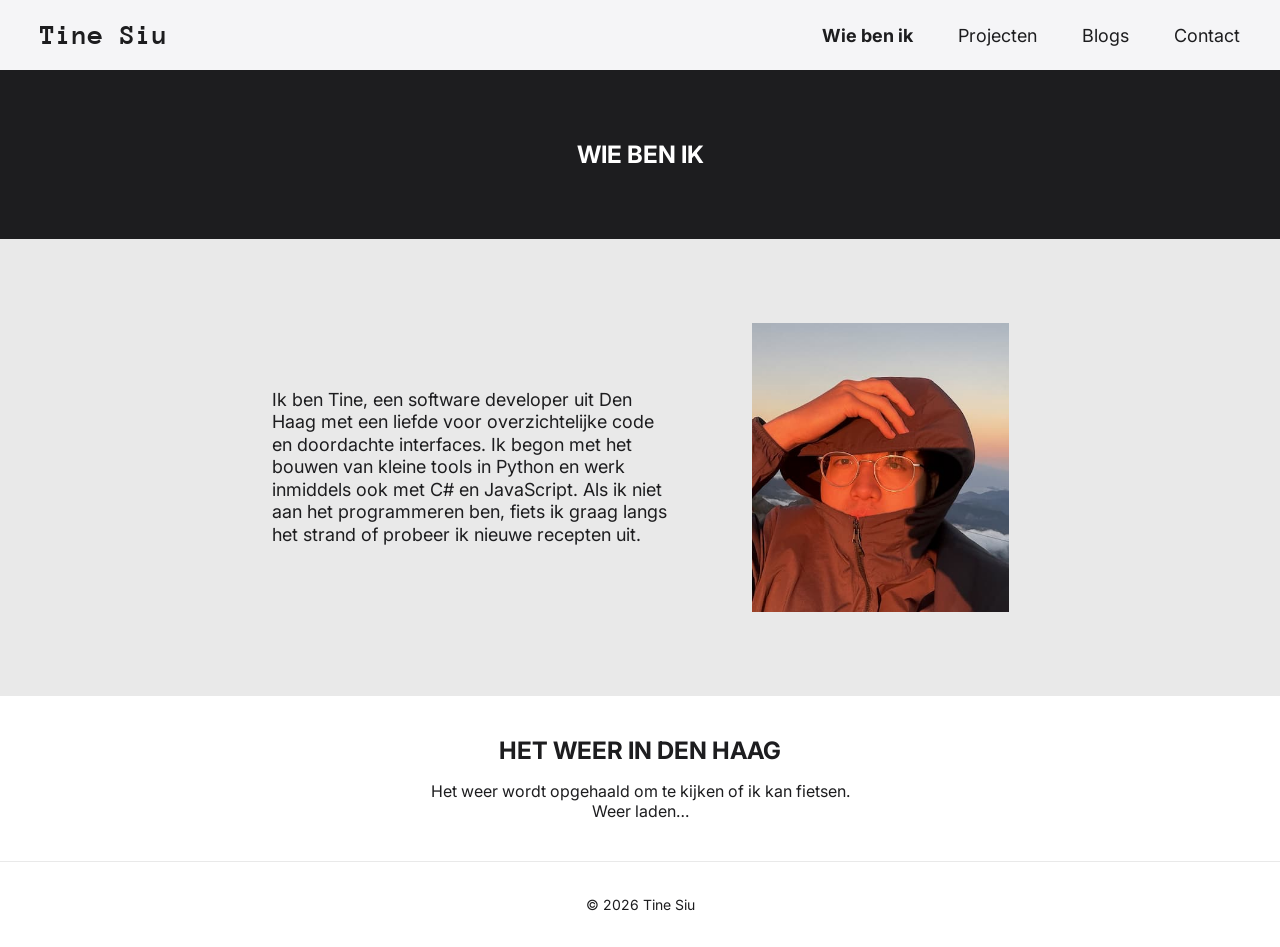
==== index.html @ c839adba "weather api" ====
<!doctype html>
<html lang="nl">
  <head>
    <meta charset="UTF-8" />
    <meta name="viewport" content="width=device-width, initial-scale=1" />
    <title>Tine Siu | Wie ben ik</title>

    <link rel="preconnect" href="https://fonts.googleapis.com" />
    <link
      href="https://fonts.googleapis.com/css2?family=Anonymous+Pro:wght@700&family=Inter:wght@400;700&display=swap"
      rel="stylesheet"
    />
    <link rel="stylesheet" href="css/style.css" />
    <link rel="stylesheet" href="css/weer.css" />
    <link
      rel="icon"
      href="data:image/svg+xml,<svg xmlns='http://www.w3.org/2000/svg' viewBox='0 0 100 100'><style>text{fill:black}@media (prefers-color-scheme:dark){text{fill:white}}</style><text x='50' y='50' font-size='70' font-family='monospace' font-weight='bold' text-anchor='middle' dominant-baseline='central'>:)</text></svg>"
    />
  </head>
  <body>
    <header>
      <a href="index.html" class="logo">Tine Siu</a>

      <nav class="nav-bar" aria-label="Hoofdmenu">
        <ul>
          <li><a href="index.html" aria-current="page">Wie ben ik</a></li>
          <li><a href="projecten.html">Projecten</a></li>
          <li><a href="blogs.html">Blogs</a></li>
          <li><a href="contact.html">Contact</a></li>
        </ul>
      </nav>
    </header>

    <main>
      <section class="hero">
        <h1>Wie ben ik</h1>
      </section>
      <section class="about" aria-label="Over mij">
        <div class="container about__inner">
          <p class="about__text">
            Ik ben Tine, een software developer uit Den Haag met een liefde voor
            overzichtelijke code en doordachte interfaces. Ik begon met het
            bouwen van kleine tools in Python en werk inmiddels ook met C# en
            JavaScript. Als ik niet aan het programmeren ben, fiets ik graag
            langs het strand of probeer ik nieuwe recepten uit.
          </p>

          <img
            class="about__photo"
            src="assets/profielfoto.jpg"
            alt="Foto van Tine Siu"
            width="257"
            height="289"
          />
        </div>
      </section>

      <section class="section weer" aria-labelledby="weer-titel">
        <div class="container">
          <h2 id="weer-titel">Het weer in Den Haag</h2>
          <p>Het weer wordt opgehaald om te kijken of ik kan fietsen.</p>
          <p id="weer-status" role="status">Weer laden…</p>
          <div class="weer__info" id="weer-info"></div>
        </div>
      </section>
    </main>

    <footer>
      <p>© 2026 Tine Siu</p>
    </footer>
  </body>
</html>
---- css/style.css ----
:root {
  --font-body: "Inter", -apple-system, "Segoe UI", Roboto, sans-serif;
  --color-white: #ffffff;
  --color-light-gray: #f5f5f7;
  --color-gray: #e9e9e9;
  --color-dark: #1d1d1f;
}

/*  basis */

* {
  box-sizing: border-box;
}

body {
  margin: 0;
  font-family: var(--font-body);
  color: var(--color-dark);
}

a {
  color: inherit;
  text-decoration: none;
}

a:hover,
a:focus-visible {
  text-decoration: underline;
}

/* Header en navigatie */
header {
  display: flex;
  justify-content: space-between;
  align-items: center;
  padding: 20px 40px;
  background-color: var(--color-light-gray);
}

.logo {
  font-family: "Anonymous Pro", ui-monospace, Menlo, monospace;
  font-weight: 700;
  font-size: 1.8rem;
}

.nav-bar {
  font-size: 1.125rem;
}

.nav-bar ul {
  display: flex;
  gap: 45px;
  margin: 0;
  padding: 0;
  list-style: none;
}

.nav-bar a[aria-current="page"] {
  font-weight: 700;
}

/* Layout */

.container {
  max-width: 1400px;
  margin-inline: auto;
  padding-inline: 20px;
}

.section {
  padding-block: 40px;
}

.section--gray {
  background-color: var(--color-gray);
}

/* Hero */

.hero {
  padding-block: 70px;
  text-align: center;
  background-color: var(--color-dark);
  color: var(--color-white);
}

.hero h1 {
  margin: 0;
  font-size: 1.5rem;
  text-transform: uppercase;
}

/* Over mij */

.about {
  background-color: var(--color-gray);
  padding-block: 84px;
}

.about__inner {
  display: flex;
  align-items: center;
  justify-content: center;
  gap: 80px;
}

.about__text {
  flex: 0 1 400px;
  margin: 0;
  font-size: 1.125rem;
  line-height: 1.25;
}

.about__photo {
  flex: 0 0 257px;
  height: auto;
  aspect-ratio: 8 / 9;
  object-fit: cover;
}

/* Footer */

body > footer {
  padding: 20px;
  border-top: 1px solid var(--color-gray);
  text-align: center;
  font-size: 0.875rem;
}

/* Mobiel */

@media (max-width: 768px) {
  /* Header en navigatie */
  header {
    flex-direction: column;
    gap: 12px;
    padding: 16px 20px;
  }

  .logo {
    font-size: 1.4rem;
  }

  .nav-bar {
    font-size: 1rem;
  }

  .nav-bar ul {
    flex-wrap: wrap;
    justify-content: center;
    gap: 12px 24px;
  }

  /* Layout */
  .section {
    padding-block: 24px;
  }

  /* Hero */
  .hero {
    padding-block: 56px;
  }

  /* Over mij */
  .about {
    padding-block: 40px;
  }

  .about__inner {
    flex-direction: column-reverse;
    gap: 32px;
  }

  .about__text,
  .about__photo {
    flex: none;
    width: 100%;
  }

  .about__photo {
    max-width: 257px;
    margin-inline: auto;
  }
}
---- css/weer.css ----
.weer {
  text-align: center;
}

.weer h2 {
  margin: 0 0 16px;
  font-size: 1.5rem;
  text-transform: uppercase;
}

.weer p {
  margin: 0;
}

.weer__info {
  display: flex;
  flex-direction: column;
  align-items: center;
  gap: 4px;
}

.weer__temperatuur {
  font-size: 2.5rem;
  font-weight: 700;
}

.weer__tijd {
  font-size: 0.875rem;
  color: #555555;
}
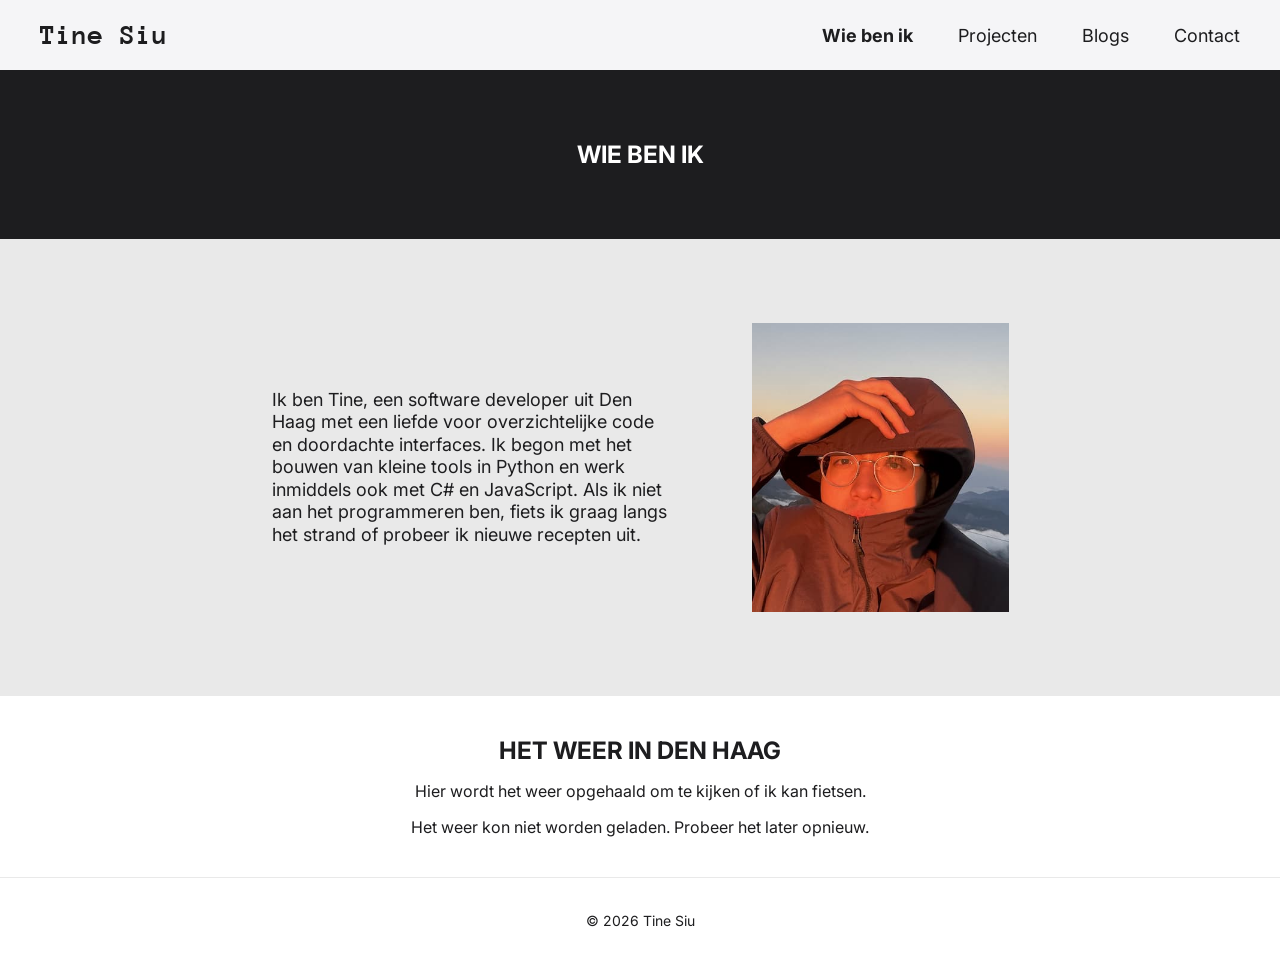
==== commit ffc30cd3: "weather api fixed" ====
--- a/index.html
+++ b/index.html
@@ -12,6 +12,7 @@
     />
     <link rel="stylesheet" href="css/style.css" />
     <link rel="stylesheet" href="css/weer.css" />
+    <script src="js/weer.js" defer></script>
     <link
       rel="icon"
       href="data:image/svg+xml,<svg xmlns='http://www.w3.org/2000/svg' viewBox='0 0 100 100'><style>text{fill:black}@media (prefers-color-scheme:dark){text{fill:white}}</style><text x='50' y='50' font-size='70' font-family='monospace' font-weight='bold' text-anchor='middle' dominant-baseline='central'>:)</text></svg>"
@@ -58,7 +59,9 @@
       <section class="section weer" aria-labelledby="weer-titel">
         <div class="container">
           <h2 id="weer-titel">Het weer in Den Haag</h2>
-          <p>Het weer wordt opgehaald om te kijken of ik kan fietsen.</p>
+          <p class="weer__text">
+            Hier wordt het weer opgehaald om te kijken of ik kan fietsen.
+          </p>
           <p id="weer-status" role="status">Weer laden…</p>
           <div class="weer__info" id="weer-info"></div>
         </div>
--- a/css/weer.css
+++ b/css/weer.css
@@ -10,6 +10,10 @@
 
 .weer p {
   margin: 0;
+}
+
+.weer .weer__text {
+  margin-bottom: 16px;
 }
 
 .weer__info {
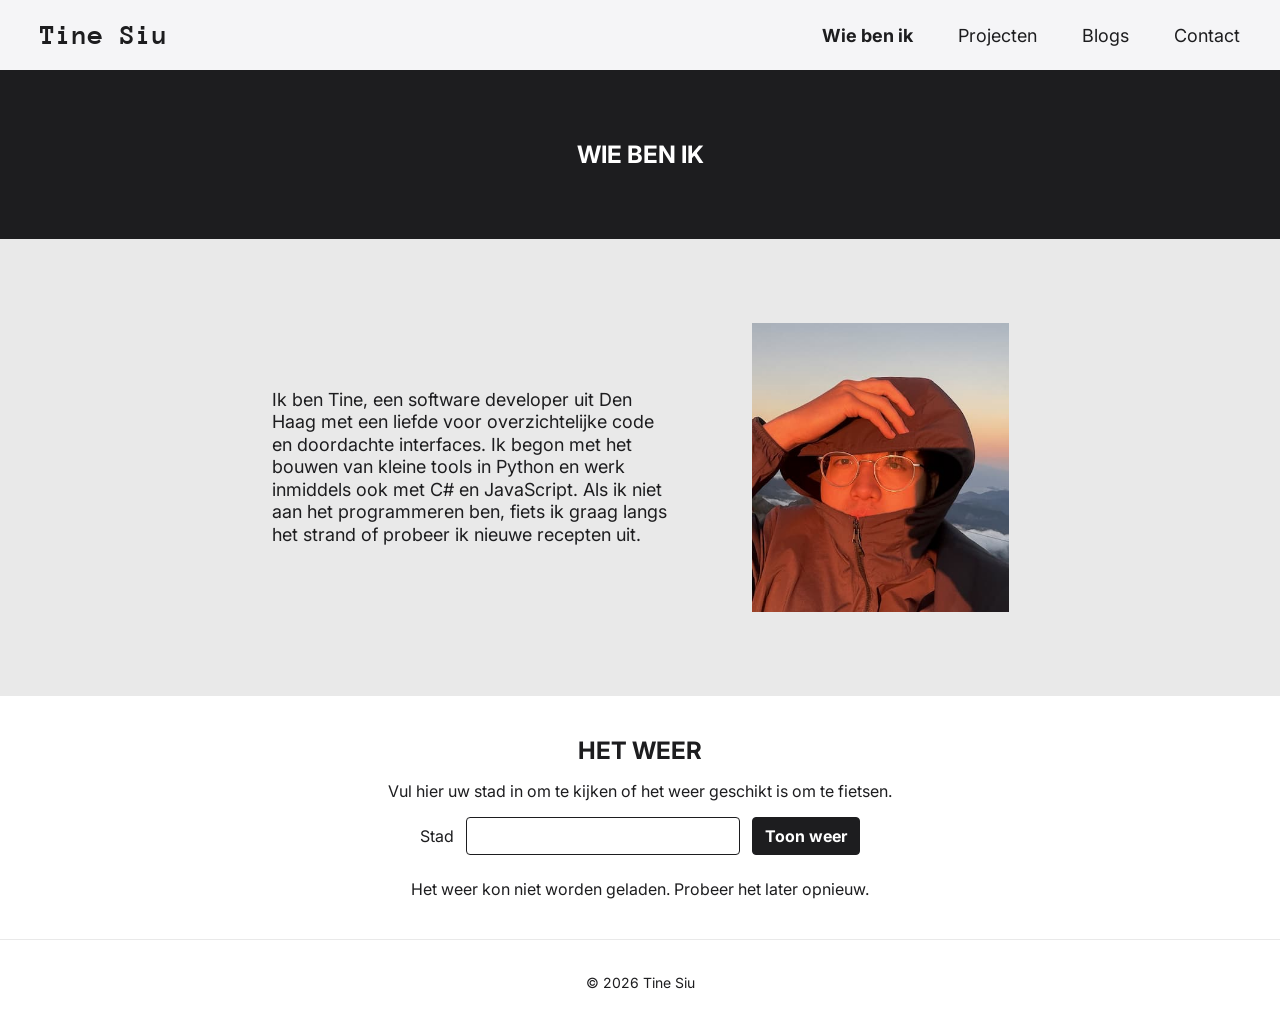
==== commit 2b0b3062: "stad opzoeken met weer" ====
--- a/index.html
+++ b/index.html
@@ -13,11 +13,9 @@
     <link rel="stylesheet" href="css/style.css" />
     <link rel="stylesheet" href="css/weer.css" />
     <script src="js/weer.js" defer></script>
-    <link
-      rel="icon"
-      href="data:image/svg+xml,<svg xmlns='http://www.w3.org/2000/svg' viewBox='0 0 100 100'><style>text{fill:black}@media (prefers-color-scheme:dark){text{fill:white}}</style><text x='50' y='50' font-size='70' font-family='monospace' font-weight='bold' text-anchor='middle' dominant-baseline='central'>:)</text></svg>"
-    />
+    <link rel="icon" href="assets/favicon.svg" type="image/svg+xml" />
   </head>
+
   <body>
     <header>
       <a href="index.html" class="logo">Tine Siu</a>
@@ -58,10 +56,21 @@
 
       <section class="section weer" aria-labelledby="weer-titel">
         <div class="container">
-          <h2 id="weer-titel">Het weer in Den Haag</h2>
+          <h2 id="weer-titel">Het weer</h2>
           <p class="weer__text">
-            Hier wordt het weer opgehaald om te kijken of ik kan fietsen.
+            Vul hier uw stad in om te kijken of het weer geschikt is om te fietsen.
           </p>
+          <form class="weer__zoek" id="weer-formulier">
+            <label for="stad">Stad</label>
+            <input
+              type="text"
+              id="stad"
+              name="stad"
+              value=""
+              autocomplete="address-level2"
+            />
+            <button type="submit">Toon weer</button>
+          </form>
           <p id="weer-status" role="status">Weer laden…</p>
           <div class="weer__info" id="weer-info"></div>
         </div>
@@ -72,4 +81,4 @@
       <p>© 2026 Tine Siu</p>
     </footer>
   </body>
-</html>
+</html>
--- a/css/weer.css
+++ b/css/weer.css
@@ -32,3 +32,37 @@
   font-size: 0.875rem;
   color: #555555;
 }
+
+.weer__zoek {
+  display: flex;
+  flex-wrap: wrap;
+  justify-content: center;
+  align-items: center;
+  gap: 12px;
+  margin-bottom: 24px;
+}
+
+.weer__zoek input,
+.weer__zoek button {
+  padding: 8px 12px;
+  border: 1px solid var(--color-dark);
+  border-radius: 4px;
+  font: inherit;
+}
+
+.weer__zoek button {
+  font-weight: 700;
+  background-color: var(--color-dark);
+  color: var(--color-white);
+  cursor: pointer;
+}
+
+.weer__zoek input:focus-visible,
+.weer__zoek button:focus-visible {
+  outline: 2px solid var(--color-dark);
+  outline-offset: 2px;
+}
+
+.weer__stad {
+  font-weight: 700;
+}
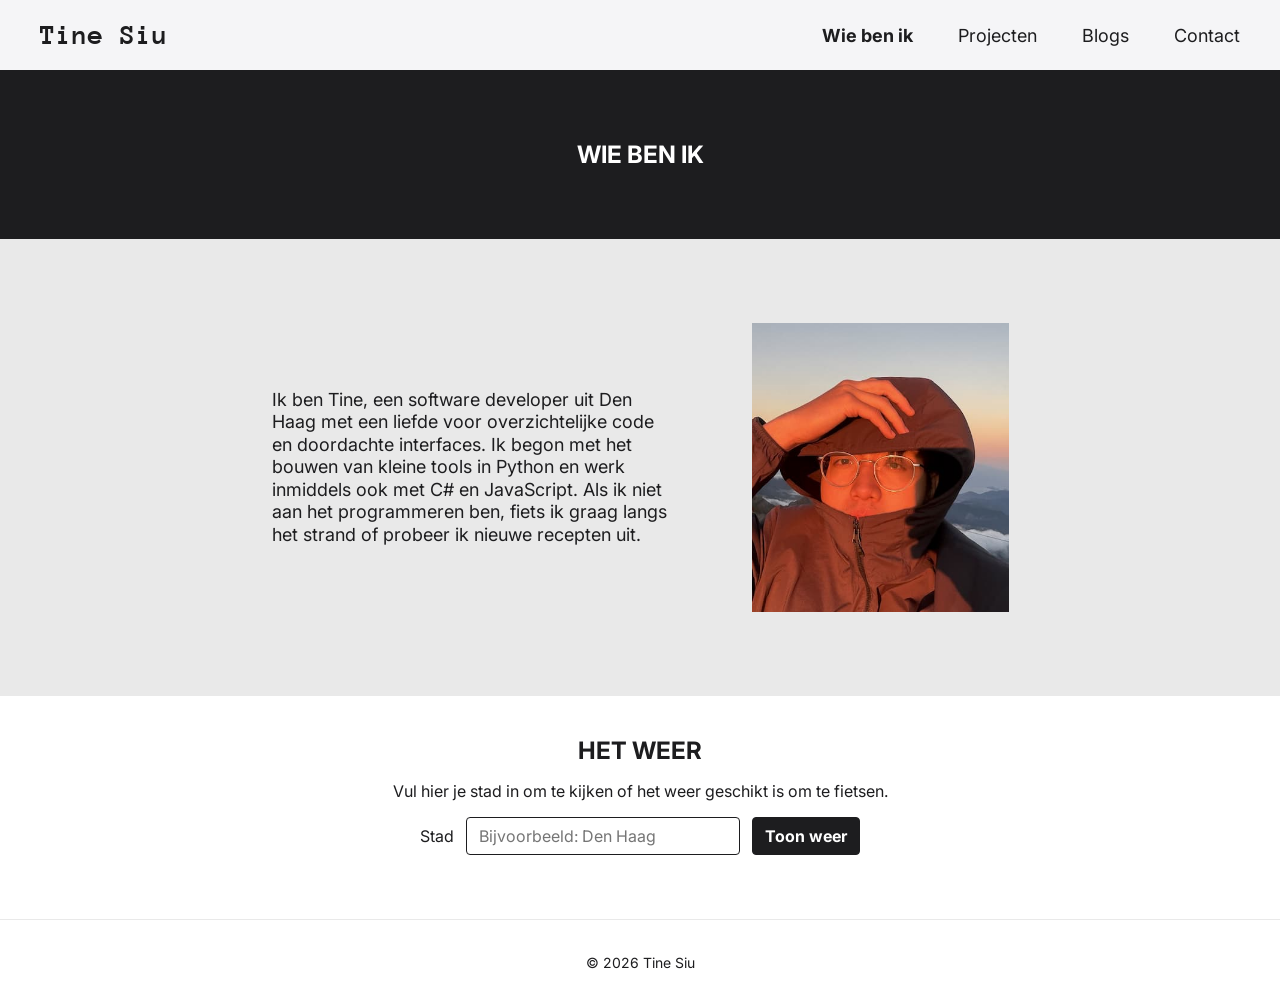
==== commit 8d8e0569: "error handling" ====
--- a/index.html
+++ b/index.html
@@ -58,7 +58,8 @@
         <div class="container">
           <h2 id="weer-titel">Het weer</h2>
           <p class="weer__text">
-            Vul hier uw stad in om te kijken of het weer geschikt is om te fietsen.
+            Vul hier je stad in om te kijken of het weer geschikt is om te
+            fietsen.
           </p>
           <form class="weer__zoek" id="weer-formulier">
             <label for="stad">Stad</label>
@@ -66,12 +67,12 @@
               type="text"
               id="stad"
               name="stad"
-              value=""
+              placeholder="Bijvoorbeeld: Den Haag"
               autocomplete="address-level2"
             />
             <button type="submit">Toon weer</button>
           </form>
-          <p id="weer-status" role="status">Weer laden…</p>
+          <p id="weer-status" role="status"></p>
           <div class="weer__info" id="weer-info"></div>
         </div>
       </section>
@@ -81,4 +82,4 @@
       <p>© 2026 Tine Siu</p>
     </footer>
   </body>
-</html>+</html>
--- a/css/style.css
+++ b/css/style.css
@@ -6,7 +6,6 @@
   --color-dark: #1d1d1f;
 }
 
-/*  basis */
 
 * {
   box-sizing: border-box;
@@ -28,7 +27,6 @@
   text-decoration: underline;
 }
 
-/* Header en navigatie */
 header {
   display: flex;
   justify-content: space-between;
@@ -59,7 +57,6 @@
   font-weight: 700;
 }
 
-/* Layout */
 
 .container {
   max-width: 1400px;
@@ -75,7 +72,6 @@
   background-color: var(--color-gray);
 }
 
-/* Hero */
 
 .hero {
   padding-block: 70px;
@@ -118,7 +114,6 @@
   object-fit: cover;
 }
 
-/* Footer */
 
 body > footer {
   padding: 20px;
@@ -127,10 +122,8 @@
   font-size: 0.875rem;
 }
 
-/* Mobiel */
 
 @media (max-width: 768px) {
-  /* Header en navigatie */
   header {
     flex-direction: column;
     gap: 12px;
@@ -151,17 +144,14 @@
     gap: 12px 24px;
   }
 
-  /* Layout */
   .section {
     padding-block: 24px;
   }
 
-  /* Hero */
   .hero {
     padding-block: 56px;
   }
 
-  /* Over mij */
   .about {
     padding-block: 40px;
   }
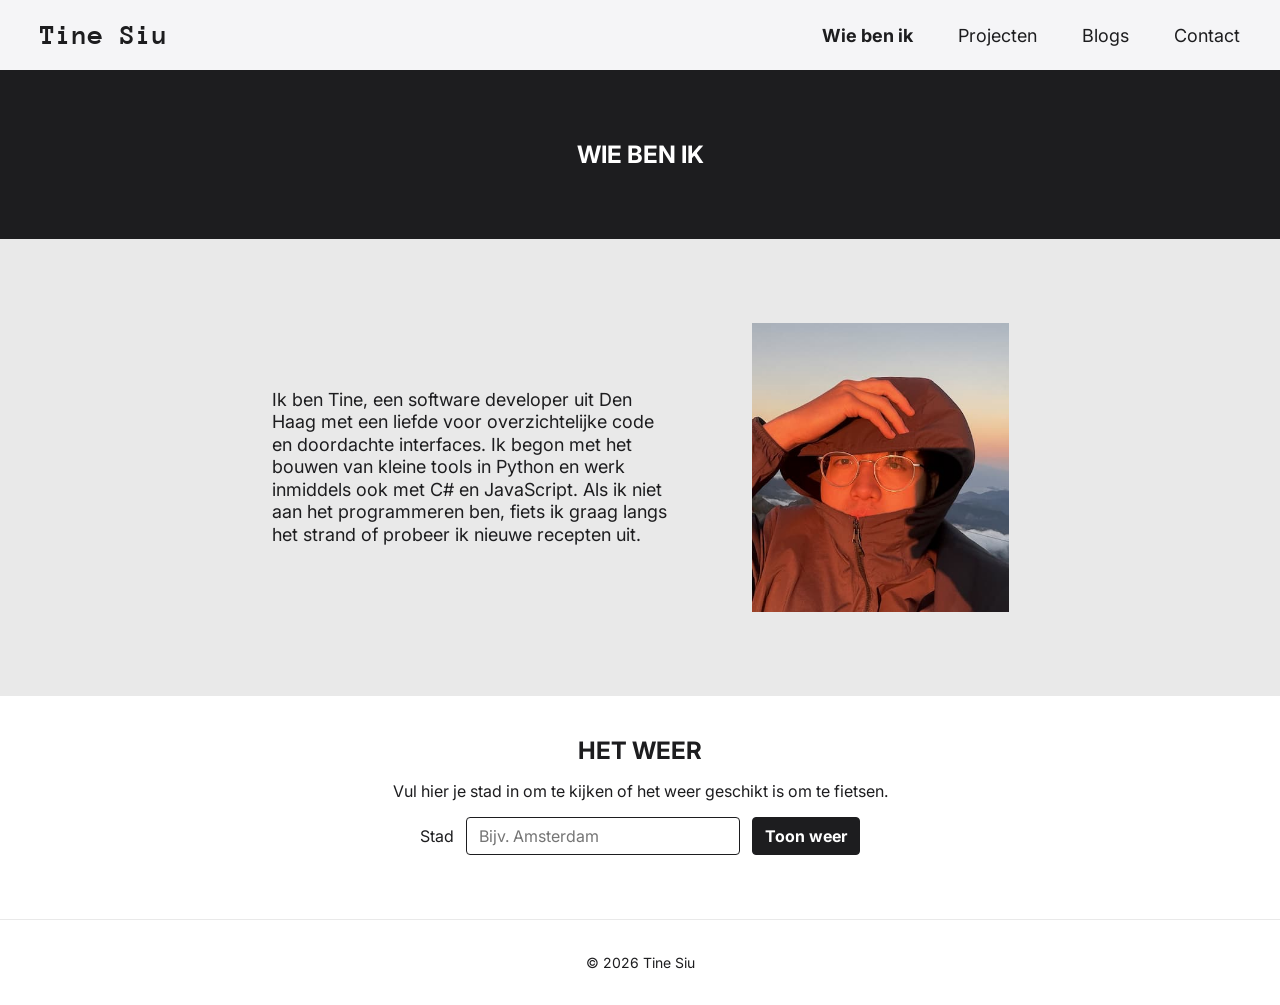
==== commit 3b809c55: "error handling added" ====
--- a/index.html
+++ b/index.html
@@ -67,11 +67,13 @@
               type="text"
               id="stad"
               name="stad"
-              placeholder="Bijvoorbeeld: Den Haag"
+              placeholder="Bijv. Amsterdam"
               autocomplete="address-level2"
+              aria-describedby="stad-fout"
             />
             <button type="submit">Toon weer</button>
           </form>
+          <p class="foutmelding" id="stad-fout"></p>
           <p id="weer-status" role="status"></p>
           <div class="weer__info" id="weer-info"></div>
         </div>
--- a/css/weer.css
+++ b/css/weer.css
@@ -65,4 +65,18 @@
 
 .weer__stad {
   font-weight: 700;
-}+}
+
+.weer .foutmelding {
+  margin-bottom: 16px;
+  font-size: 0.875rem;
+  color: #b00020;
+}
+
+.weer .foutmelding:empty {
+  margin-bottom: 0;
+}
+
+.weer__zoek input[aria-invalid="true"] {
+  border: 2px solid #b00020;
+}
